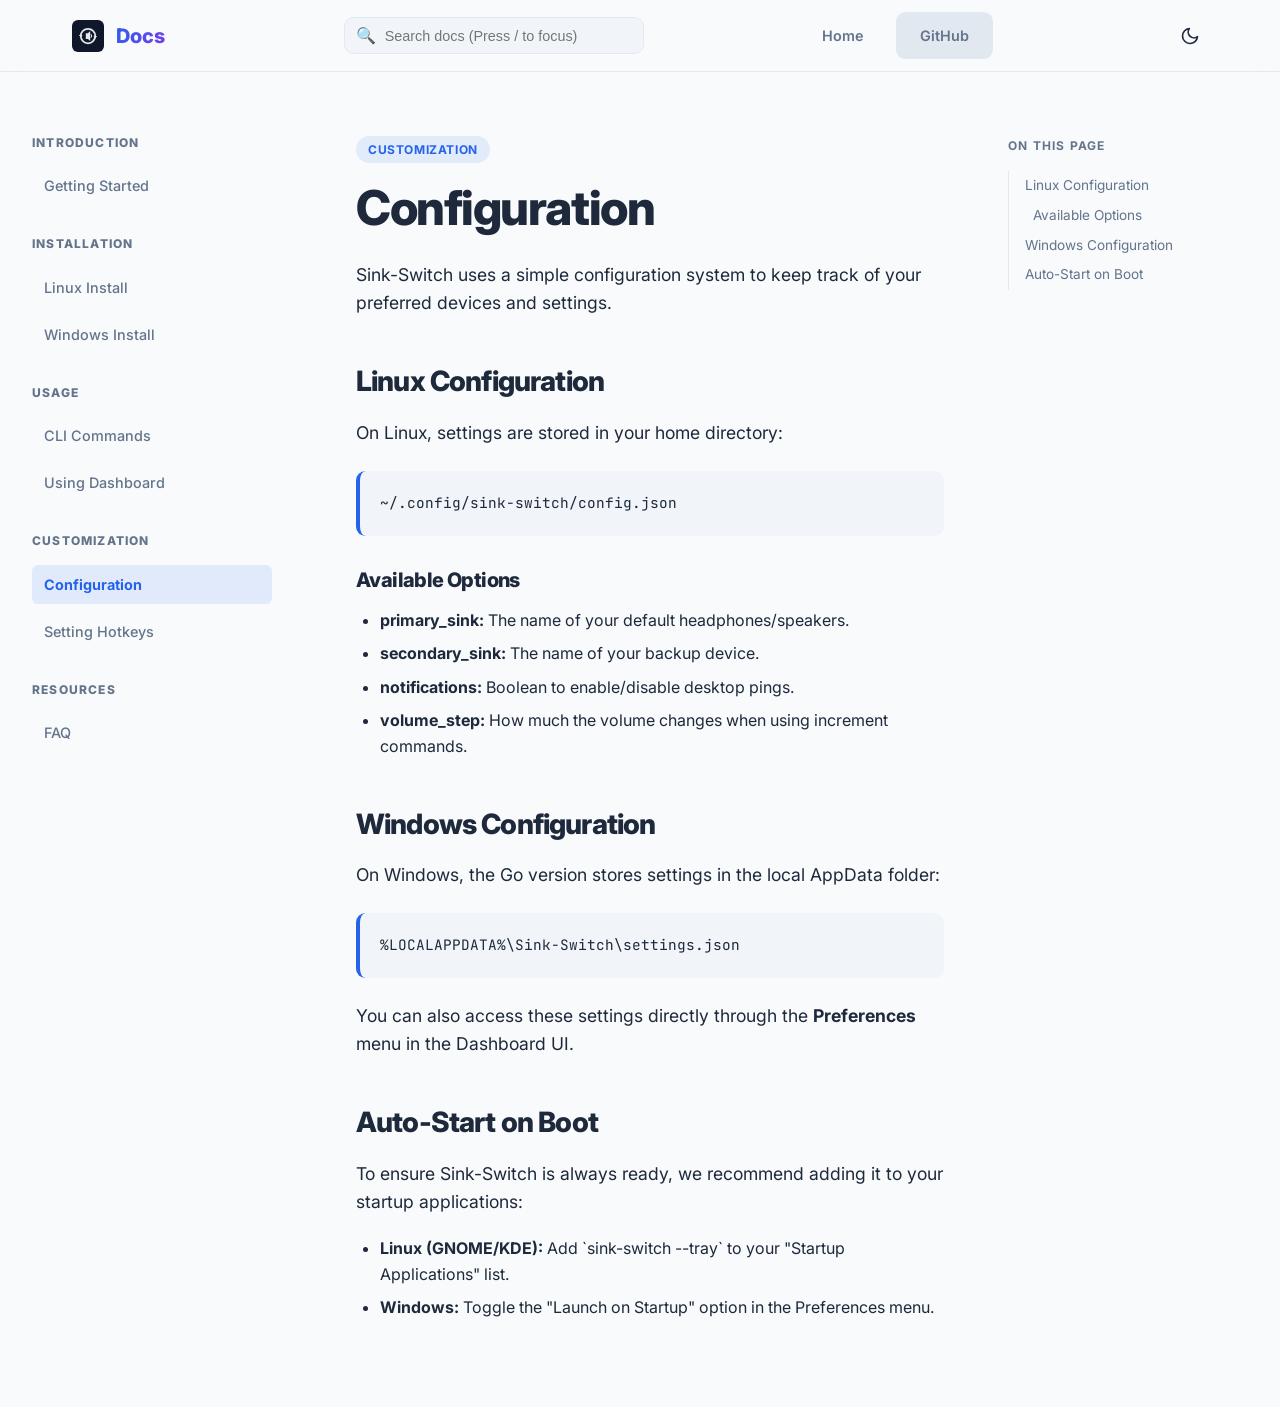
==== site/docs/configuration/index.html @ eeabbedd "Added a site dir" ====
<!DOCTYPE html>
<html lang="en">
<head>
    <meta charset="UTF-8">
    <meta name="viewport" content="width=device-width, initial-scale=1.0">
    <title>Configuration - Sink-Switch Docs</title>
    <link rel="preconnect" href="https://fonts.googleapis.com">
    <link rel="preconnect" href="https://fonts.gstatic.com" crossorigin>
    <link href="https://fonts.googleapis.com/css2?family=Inter:wght@400;600;700;800&family=JetBrains+Mono&display=swap" rel="stylesheet">
    <link rel="stylesheet" href="../../style.css">
    <link rel="stylesheet" href="../docs-style.css">
    <script>
        (function() {
            const theme = localStorage.getItem('theme') || (window.matchMedia('(prefers-color-scheme: dark)').matches ? 'dark' : 'light');
            if (theme === 'dark') document.documentElement.classList.add('dark-theme');
        })();
    </script>
</head>
<body class="docs-body">
    <header>
        <div class="container nav-container">
            <div class="logo">
                <a href="../../index.html" class="logo">
                    <img src="../../assets/logo.svg" alt="Sink-Switch Logo" class="logo-img">
                    <span class="logo-text">Docs</span>
                </a>
            </div>
            <div class="docs-search-container">
                <span class="search-icon">🔍</span>
                <input type="text" class="docs-search-input" id="docs-search" placeholder="Search docs (Press / to focus)">
            </div>
            <nav class="desktop-nav">
                <a href="../../index.html">Home</a>
                <a href="https://github.com/kanishkmishra/Sink-Switch" class="btn btn-secondary">GitHub</a>
            </nav>
            <button id="theme-toggle" aria-label="Toggle Theme">
                <svg class="sun-icon" xmlns="http://www.w3.org/2000/svg" width="20" height="20" viewBox="0 0 24 24" fill="none" stroke="currentColor" stroke-width="2" stroke-linecap="round" stroke-linejoin="round"><circle cx="12" cy="12" r="5"/><line x1="12" y1="1" x2="12" y2="3"/><line x1="12" y1="21" x2="12" y2="23"/><line x1="4.22" y1="4.22" x2="5.64" y2="5.64"/><line x1="18.36" y1="18.36" x2="19.78" y2="19.78"/><line x1="1" y1="12" x2="3" y2="12"/><line x1="21" y1="12" x2="23" y2="12"/><line x1="4.22" y1="19.78" x2="5.64" y2="18.36"/><line x1="18.36" y1="5.64" x2="19.78" y2="4.22"/></svg>
                <svg class="moon-icon" xmlns="http://www.w3.org/2000/svg" width="20" height="20" viewBox="0 0 24 24" fill="none" stroke="currentColor" stroke-width="2" stroke-linecap="round" stroke-linejoin="round"><path d="M21 12.79A9 9 0 1 1 11.21 3 7 7 0 0 0 21 12.79z"/></svg>
            </button>
        </div>
    </header>

    <div id="search-modal" class="search-modal">
        <div class="search-modal-content">
            <div class="search-results-list" id="search-results"></div>
        </div>
    </div>

    <div class="docs-container">
        <aside class="docs-sidebar">
            <nav class="sidebar-nav">
                <h4>Introduction</h4>
                <ul>
                    <li><a href="../getting-started/index.html">Getting Started</a></li>
                </ul>
                <h4>Installation</h4>
                <ul>
                    <li><a href="../installation/index.html">Linux Install</a></li>
                    <li><a href="../installation/windows.html">Windows Install</a></li>
                </ul>
                <h4>Usage</h4>
                <ul>
                    <li><a href="../usage/index.html">CLI Commands</a></li>
                    <li><a href="../usage/dashboard.html">Using Dashboard</a></li>
                </ul>
                <h4>Customization</h4>
                <ul>
                    <li><a href="index.html" class="active">Configuration</a></li>
                    <li><a href="hotkeys.html">Setting Hotkeys</a></li>
                </ul>
                <h4>Resources</h4>
                <ul>
                    <li><a href="../faq/index.html">FAQ</a></li>
                </ul>
            </nav>
        </aside>

        <main class="docs-content">
            <span class="badge">Customization</span>
            <h1>Configuration</h1>
            <p>Sink-Switch uses a simple configuration system to keep track of your preferred devices and settings.</p>

            <h2 id="linux-config">Linux Configuration</h2>
            <p>On Linux, settings are stored in your home directory:</p>
            <pre><code>~/.config/sink-switch/config.json</code></pre>
            
            <h3 id="available-options">Available Options</h3>
            <ul>
                <li><strong>primary_sink:</strong> The name of your default headphones/speakers.</li>
                <li><strong>secondary_sink:</strong> The name of your backup device.</li>
                <li><strong>notifications:</strong> Boolean to enable/disable desktop pings.</li>
                <li><strong>volume_step:</strong> How much the volume changes when using increment commands.</li>
            </ul>

            <h2 id="windows-config">Windows Configuration</h2>
            <p>On Windows, the Go version stores settings in the local AppData folder:</p>
            <pre><code>%LOCALAPPDATA%\Sink-Switch\settings.json</code></pre>
            
            <p>You can also access these settings directly through the <strong>Preferences</strong> menu in the Dashboard UI.</p>

            <h2 id="auto-start">Auto-Start on Boot</h2>
            <p>To ensure Sink-Switch is always ready, we recommend adding it to your startup applications:</p>
            <ul>
                <li><strong>Linux (GNOME/KDE):</strong> Add `sink-switch --tray` to your "Startup Applications" list.</li>
                <li><strong>Windows:</strong> Toggle the "Launch on Startup" option in the Preferences menu.</li>
            </ul>
        </main>

        <aside class="docs-navigator">
            <div class="navigator-title">On This Page</div>
            <ul class="navigator-list" id="navigator-list"></ul>
        </aside>
    </div>

    <script src="../../script.js"></script>
    <script src="../docs-script.js"></script>
</body>
</html>
---- site/style.css ----
:root {
    /* Colors - Light Mode (Tonal Azure & Midnight Slate) */
    --surface: #f8fafc;
    --surface-low: #f1f5f9;
    --surface-lowest: #ffffff;
    --surface-high: #e2e8f0;
    --on-surface: #1e293b;
    --on-surface-muted: #64748b;
    
    --primary: #2563eb;
    --primary-container: rgba(37, 99, 235, 0.1);
    --on-primary: #ffffff;
    
    --secondary: #0d9488;
    --secondary-container: rgba(13, 148, 136, 0.1);
    
    --tertiary: #7c3aed;
    --tertiary-container: rgba(124, 58, 237, 0.1);

    /* Geometry */
    --radius-sm: 0.4rem;
    --radius-md: 0.6rem;
    --radius-lg: 1rem;

    /* Spacing */
    --space-sm: 0.75rem;
    --space-md: 1.25rem;
    --space-lg: 2rem;
    --space-xl: 4rem;

    --container-max: 1200px;
    --header-height: 72px;
    
    --transition: 0.3s cubic-bezier(0.4, 0, 0.2, 1);
}

.dark-theme {
    --surface: #0b0f1a;
    --surface-low: #161e2e;
    --surface-lowest: #05070a;
    --surface-high: #1e293b;
    --on-surface: #f1f5f9;
    --on-surface-muted: #94a3b8;
    
    --primary: #60a5fa;
    --primary-container: rgba(96, 165, 250, 0.15);
    
    --secondary: #2dd4bf;
    --secondary-container: rgba(45, 212, 191, 0.15);
}

/* Reset & Base */
* {
    margin: 0;
    padding: 0;
    box-sizing: border-box;
}

html {
    scroll-behavior: smooth;
}

body {
    font-family: 'Inter', -apple-system, BlinkMacSystemFont, sans-serif;
    background-color: var(--surface);
    color: var(--on-surface);
    line-height: 1.6;
    overflow-x: hidden;
}

h1, h2, h3, h4 {
    font-weight: 800;
    letter-spacing: -0.03em;
    line-height: 1.2;
}

a {
    text-decoration: none;
    color: inherit;
    transition: var(--transition);
}

img {
    max-width: 100%;
    height: auto;
    display: block;
}

.container {
    max-width: var(--container-max);
    margin: 0 auto;
    padding: 0 var(--space-lg);
}

.section-spacing {
    padding: var(--space-xl) 0;
}

.bg-low { background-color: var(--surface-low); }
.bg-primary { background-color: var(--primary); }

.center { text-align: center; }
.text-white { color: #ffffff; }
.text-white-muted { color: rgba(255, 255, 255, 0.8); }

/* Badge */
.badge {
    display: inline-block;
    padding: 0.25rem 0.75rem;
    background: var(--primary-container);
    color: var(--primary);
    border-radius: 100px;
    font-size: 0.75rem;
    font-weight: 700;
    text-transform: uppercase;
    letter-spacing: 0.05em;
    margin-bottom: 1rem;
}

/* Buttons */
.btn {
    display: inline-flex;
    align-items: center;
    justify-content: center;
    padding: 0.75rem 1.5rem;
    border-radius: var(--radius-md);
    font-weight: 700;
    cursor: pointer;
    transition: var(--transition);
    border: none;
}

.btn-primary {
    background: linear-gradient(135deg, var(--primary), #4f46e5);
    color: white;
}

.btn-primary:hover {
    transform: translateY(-2px);
    box-shadow: 0 8px 20px rgba(37, 99, 235, 0.3);
}

.btn-secondary {
    background: var(--surface-high);
    color: var(--on-surface);
}

.btn-outline {
    border: 2px solid var(--surface-high);
}

.btn-outline:hover {
    background: var(--surface-high);
}

.btn-white {
    background: white;
    color: var(--primary);
}

.btn-white-outline {
    border: 2px solid rgba(255, 255, 255, 0.3);
    color: white;
}

/* Header */
header {
    position: sticky;
    top: 0;
    z-index: 100;
    height: var(--header-height);
    background: rgba(248, 250, 252, 0.85);
    backdrop-filter: blur(24px);
    border-bottom: 1px solid var(--surface-high);
    transition: var(--transition);
}

.dark-theme header {
    background: rgba(11, 15, 26, 0.85);
}

.nav-container {
    display: flex;
    align-items: center;
    justify-content: space-between;
    height: 100%;
}

.logo {
    display: flex;
    align-items: center;
    gap: 0.75rem;
}

.logo-img {
    height: 32px;
    width: 32px;
}

.logo-text {
    font-size: 1.25rem;
    font-weight: 800;
    background: linear-gradient(135deg, var(--primary), var(--tertiary));
    -webkit-background-clip: text;
    -webkit-text-fill-color: transparent;
}

.desktop-nav {
    display: flex;
    align-items: center;
    gap: 2rem;
}

.desktop-nav a {
    font-weight: 600;
    font-size: 0.9rem;
    color: var(--on-surface-muted);
}

.desktop-nav a:hover {
    color: var(--primary);
}

#theme-toggle {
    background: none;
    border: none;
    color: var(--on-surface);
    cursor: pointer;
    padding: 0.5rem;
    display: flex;
    align-items: center;
    justify-content: center;
}

.sun-icon { display: none; }
.dark-theme .sun-icon { display: block; }
.dark-theme .moon-icon { display: none; }

#mobile-menu-toggle {
    display: none;
    background: none;
    border: none;
    cursor: pointer;
    flex-direction: column;
    gap: 4px;
    padding: 8px;
}

#mobile-menu-toggle span {
    display: block;
    width: 20px;
    height: 2px;
    background: var(--on-surface);
}

/* Hero */
.hero .container {
    display: grid;
    grid-template-columns: 1fr 1fr;
    gap: var(--space-xl);
    align-items: center;
}

.hero-headline {
    font-size: 4rem;
    margin-bottom: 1.5rem;
}

.accent-text {
    background: linear-gradient(135deg, var(--primary), var(--secondary));
    -webkit-background-clip: text;
    -webkit-text-fill-color: transparent;
}

.hero-subheadline {
    font-size: 1.25rem;
    color: var(--on-surface-muted);
    margin-bottom: 2.5rem;
    max-width: 500px;
}

.hero-ctas {
    display: flex;
    gap: 1rem;
}

.hero-visual {
    position: relative;
}

.hero-image {
    border-radius: var(--radius-md);
    box-shadow: 0 20px 40px rgba(0,0,0,0.1);
    z-index: 2;
    position: relative;
}

.halo-effect::after {
    content: '';
    position: absolute;
    top: 50%;
    left: 50%;
    transform: translate(-50%, -50%);
    width: 100%;
    height: 100%;
    background: radial-gradient(circle, var(--primary) 0%, transparent 65%);
    filter: blur(40px);
    opacity: 0.25;
    z-index: -1;
}

/* Problem Section */
.section-header {
    margin-bottom: 3rem;
}

.section-header h2 {
    font-size: 2.5rem;
    margin-bottom: 1rem;
}

.section-header p {
    color: var(--on-surface-muted);
    font-size: 1.1rem;
    max-width: 600px;
}

.section-header.center p {
    margin: 0 auto;
}

.problem-grid {
    display: grid;
    grid-template-columns: 1fr 1fr;
    gap: var(--space-lg);
}

.problem-card {
    background: var(--surface-lowest);
    padding: var(--space-lg);
    border-radius: var(--radius-md);
    transition: var(--transition);
}

.problem-card .icon {
    font-size: 2rem;
    margin-bottom: 1rem;
}

/* Features Grid */
.features-grid {
    display: grid;
    grid-template-columns: repeat(auto-fit, minmax(250px, 1fr));
    gap: var(--space-md);
}

.feature-card {
    background: var(--surface-low);
    padding: var(--space-lg);
    border-radius: var(--radius-md);
    border-top: 4px solid var(--primary);
    transition: var(--transition);
}

.feature-card:hover {
    transform: translateY(-4px);
    background: var(--surface-lowest);
    box-shadow: 0 12px 24px rgba(0,0,0,0.05);
}

.feature-card.accent-primary { border-top-color: var(--primary); }
.feature-card.accent-secondary { border-top-color: var(--secondary); }
.feature-card.accent-tertiary { border-top-color: var(--tertiary); }

/* Steps */
.steps-grid {
    display: grid;
    grid-template-columns: repeat(3, 1fr);
    gap: var(--space-lg);
}

.step {
    text-align: center;
}

.step-num {
    width: 48px;
    height: 48px;
    background: var(--primary);
    color: white;
    border-radius: 50%;
    display: flex;
    align-items: center;
    justify-content: center;
    font-weight: 800;
    margin: 0 auto 1.5rem;
}

/* Screenshots */
.screenshots-grid {
    display: grid;
    grid-template-columns: 1.5fr 1fr;
    grid-template-rows: auto auto;
    gap: var(--space-lg);
}

.screenshot-item:first-child {
    grid-row: span 2;
}

.screenshot-item img {
    border-radius: var(--radius-md);
    box-shadow: 0 10px 30px rgba(0,0,0,0.1);
    margin-bottom: 1rem;
}

.caption {
    font-size: 0.875rem;
    color: var(--on-surface-muted);
    font-weight: 600;
}

/* Tech Section */
.tech-grid {
    display: grid;
    grid-template-columns: 1fr 1.2fr;
    gap: var(--space-xl);
    align-items: center;
}

.tech-list {
    list-style: none;
    margin-top: 2rem;
}

.tech-list li {
    display: flex;
    align-items: center;
    gap: 0.75rem;
    margin-bottom: 0.75rem;
    font-weight: 600;
}

.tech-list li::before {
    content: '✓';
    color: var(--secondary);
    font-weight: 800;
}

.code-img {
    border-radius: var(--radius-md);
    box-shadow: 0 20px 40px rgba(0,0,0,0.15);
}

/* Docs Grid */
.docs-grid {
    display: grid;
    grid-template-columns: repeat(auto-fit, minmax(200px, 1fr));
    gap: var(--space-md);
}

.docs-card {
    background: var(--surface-lowest);
    padding: var(--space-md);
    border-radius: var(--radius-md);
    border: 1px solid transparent;
}

.docs-card:hover {
    border-color: var(--primary);
}

/* Creator Card */
.creator-card {
    display: flex;
    background: var(--surface-low);
    border-radius: var(--radius-lg);
    overflow: hidden;
    max-width: 800px;
    margin: 0 auto;
}

.creator-image {
    width: 300px;
    flex-shrink: 0;
}

.creator-image img {
    width: 100%;
    height: 100%;
    object-fit: cover;
}

.creator-info {
    padding: var(--space-lg);
}

.social-links {
    display: flex;
    gap: 1.5rem;
    margin-top: 1.5rem;
}

.social-links a {
    font-weight: 700;
    color: var(--primary);
}

/* Footer */
footer {
    padding: var(--space-xl) 0 var(--space-lg);
    border-top: 1px solid var(--surface-high);
}

.footer-grid {
    display: grid;
    grid-template-columns: 2fr 1fr;
    gap: var(--space-xl);
    margin-bottom: var(--space-xl);
}

.footer-links {
    display: flex;
    gap: var(--space-xl);
}

.link-group h4 {
    margin-bottom: 1.5rem;
    font-size: 0.9rem;
    text-transform: uppercase;
    letter-spacing: 0.05em;
}

.link-group a {
    display: block;
    margin-bottom: 0.75rem;
    color: var(--on-surface-muted);
    font-size: 0.9rem;
}

.footer-bottom {
    display: flex;
    justify-content: space-between;
    padding-top: var(--space-lg);
    border-top: 1px solid var(--surface-high);
    color: var(--on-surface-muted);
    font-size: 0.875rem;
}

/* Final CTA Section */
.final-cta .hero-ctas {
    justify-content: center;
    margin-top: 2rem;
}

/* Mobile */
@media (max-width: 992px) {
    .hero .container, .tech-grid, .footer-grid {
        grid-template-columns: 1fr;
        gap: var(--space-lg);
    }
    
    .hero-headline { font-size: 3rem; }
    
    .creator-card { flex-direction: column; }
    .creator-image { width: 100%; height: 300px; }
}

@media (max-width: 768px) {
    .desktop-nav { display: none; }
    
    #mobile-menu-toggle {
        display: flex;
    }
    
    .problem-grid, .steps-grid, .screenshots-grid {
        grid-template-columns: 1fr;
    }
    
    .screenshot-item:first-child { grid-row: auto; }
}
---- site/docs/docs-style.css ----
/* Documentation Specific Styles */
:root {
    --sidebar-width: 260px;
    --navigator-width: 240px;
}

.docs-body {
    background-color: var(--surface);
    display: flex;
    flex-direction: column;
    min-height: 100vh;
}

.docs-container {
    display: grid;
    grid-template-columns: var(--sidebar-width) 1fr var(--navigator-width);
    gap: var(--space-xl);
    max-width: 1400px;
    margin: 0 auto;
    padding: var(--space-xl) var(--space-lg);
    width: 100%;
}

/* Docs Header Search */
.docs-search-container {
    position: relative;
    width: 300px;
}

.docs-search-input {
    width: 100%;
    padding: 0.6rem 1rem 0.6rem 2.5rem;
    background: var(--surface-low);
    border: 1px solid var(--surface-high);
    border-radius: var(--radius-md);
    color: var(--on-surface);
    font-size: 0.9rem;
    transition: var(--transition);
}

.docs-search-input:focus {
    outline: none;
    border-color: var(--primary);
    background: var(--surface-lowest);
    box-shadow: 0 0 0 4px var(--primary-container);
}

.search-icon {
    position: absolute;
    left: 0.8rem;
    top: 50%;
    transform: translateY(-50%);
    color: var(--on-surface-muted);
    pointer-events: none;
}

/* Sidebar */
.docs-sidebar {
    position: sticky;
    top: calc(var(--header-height) + var(--space-lg));
    height: calc(100vh - var(--header-height) - 100px);
    overflow-y: auto;
    padding-right: var(--space-md);
}

.sidebar-nav h4 {
    font-size: 0.75rem;
    text-transform: uppercase;
    letter-spacing: 0.1em;
    color: var(--on-surface-muted);
    margin-bottom: 1rem;
    margin-top: 2rem;
}

.sidebar-nav h4:first-child { margin-top: 0; }

.sidebar-nav ul {
    list-style: none;
}

.sidebar-nav li {
    margin-bottom: 0.5rem;
}

.sidebar-nav a {
    display: block;
    padding: 0.5rem 0.75rem;
    border-radius: var(--radius-sm);
    font-size: 0.9rem;
    font-weight: 500;
    color: var(--on-surface-muted);
}

.sidebar-nav a:hover {
    background: var(--surface-low);
    color: var(--primary);
}

.sidebar-nav a.active {
    background: var(--primary-container);
    color: var(--primary);
    font-weight: 700;
}

/* Main Content */
.docs-content {
    max-width: 800px;
}

.docs-content h1 {
    font-size: 3rem;
    margin-bottom: 1.5rem;
}

.docs-content h2 {
    font-size: 1.75rem;
    margin-top: 3rem;
    margin-bottom: 1.25rem;
    scroll-margin-top: 100px;
}

.docs-content h3 {
    font-size: 1.25rem;
    margin-top: 2rem;
    margin-bottom: 1rem;
    scroll-margin-top: 100px;
}

.docs-content p {
    margin-bottom: 1.25rem;
    font-size: 1.1rem;
    color: var(--on-surface);
}

.docs-content ul, .docs-content ol {
    margin-bottom: 1.5rem;
    padding-left: 1.5rem;
}

.docs-content li {
    margin-bottom: 0.5rem;
}

/* Code Blocks */
pre {
    background: var(--surface-low);
    padding: var(--space-md);
    border-radius: var(--radius-md);
    overflow-x: auto;
    margin: 1.5rem 0;
    border-left: 4px solid var(--primary);
}

code {
    font-family: 'JetBrains Mono', monospace;
    font-size: 0.9rem;
}

/* Navigator (On This Page) */
.docs-navigator {
    position: sticky;
    top: calc(var(--header-height) + var(--space-lg));
    height: fit-content;
}

.navigator-title {
    font-size: 0.75rem;
    text-transform: uppercase;
    letter-spacing: 0.1em;
    color: var(--on-surface-muted);
    margin-bottom: 1rem;
    font-weight: 700;
}

.navigator-list {
    list-style: none;
    border-left: 1px solid var(--surface-high);
}

.navigator-list li {
    padding-left: 1rem;
}

.navigator-list a {
    display: block;
    padding: 0.25rem 0;
    font-size: 0.85rem;
    color: var(--on-surface-muted);
}

.navigator-list a:hover {
    color: var(--primary);
}

/* Search Modal - Algolia Style */
.search-modal {
    display: none;
    position: fixed;
    top: 0;
    left: 0;
    width: 100%;
    height: 100%;
    background: rgba(11, 15, 26, 0.7);
    backdrop-filter: blur(8px);
    z-index: 1000;
}

.search-modal-container {
    max-width: 600px;
    width: 90%;
    margin: 100px auto;
    background: var(--surface);
    border-radius: var(--radius-lg);
    border: 1px solid var(--surface-high);
    box-shadow: 0 25px 50px -12px rgba(0, 0, 0, 0.5);
    overflow: hidden;
    animation: modalFadeIn 0.2s ease-out;
}

@keyframes modalFadeIn {
    from { opacity: 0; transform: translateY(-20px); }
    to { opacity: 1; transform: translateY(0); }
}

.search-modal-header {
    padding: 1.25rem;
    border-bottom: 1px solid var(--surface-high);
    display: flex;
    align-items: center;
    gap: 1rem;
}

.modal-search-input {
    flex: 1;
    background: transparent;
    border: none;
    color: var(--on-surface);
    font-size: 1.1rem;
    font-family: inherit;
    outline: none;
}

.search-modal-body {
    max-height: 450px;
    overflow-y: auto;
    padding: 0.5rem;
}

.search-results-group-title {
    font-size: 0.75rem;
    text-transform: uppercase;
    letter-spacing: 0.05em;
    color: var(--primary);
    padding: 1rem 0.75rem 0.5rem;
    font-weight: 700;
}

.search-result-item {
    padding: 0.75rem 1rem;
    border-radius: var(--radius-md);
    cursor: pointer;
    transition: var(--transition);
    display: flex;
    flex-direction: column;
    gap: 0.25rem;
}

.search-result-item:hover, .search-result-item.selected {
    background: var(--primary-container);
}

.search-result-item h4 {
    font-size: 0.95rem;
    margin: 0;
    color: var(--on-surface);
}

.search-result-item p {
    font-size: 0.8rem;
    margin: 0;
    color: var(--on-surface-muted);
    white-space: nowrap;
    overflow: hidden;
    text-overflow: ellipsis;
}

.search-modal-footer {
    padding: 0.75rem 1.25rem;
    background: var(--surface-low);
    border-top: 1px solid var(--surface-high);
    display: flex;
    gap: 1.5rem;
    font-size: 0.7rem;
    color: var(--on-surface-muted);
}

.search-modal-footer kbd {
    background: var(--surface-high);
    padding: 2px 4px;
    border-radius: 4px;
    font-family: var(--font-mono);
}

/* Mobile Docs */
@media (max-width: 1100px) {
    .docs-navigator { display: none; }
    .docs-container { grid-template-columns: var(--sidebar-width) 1fr; }
}

@media (max-width: 768px) {
    .docs-container { grid-template-columns: 1fr; }
    .docs-sidebar { display: none; }
    .docs-search-container { width: 200px; }
}
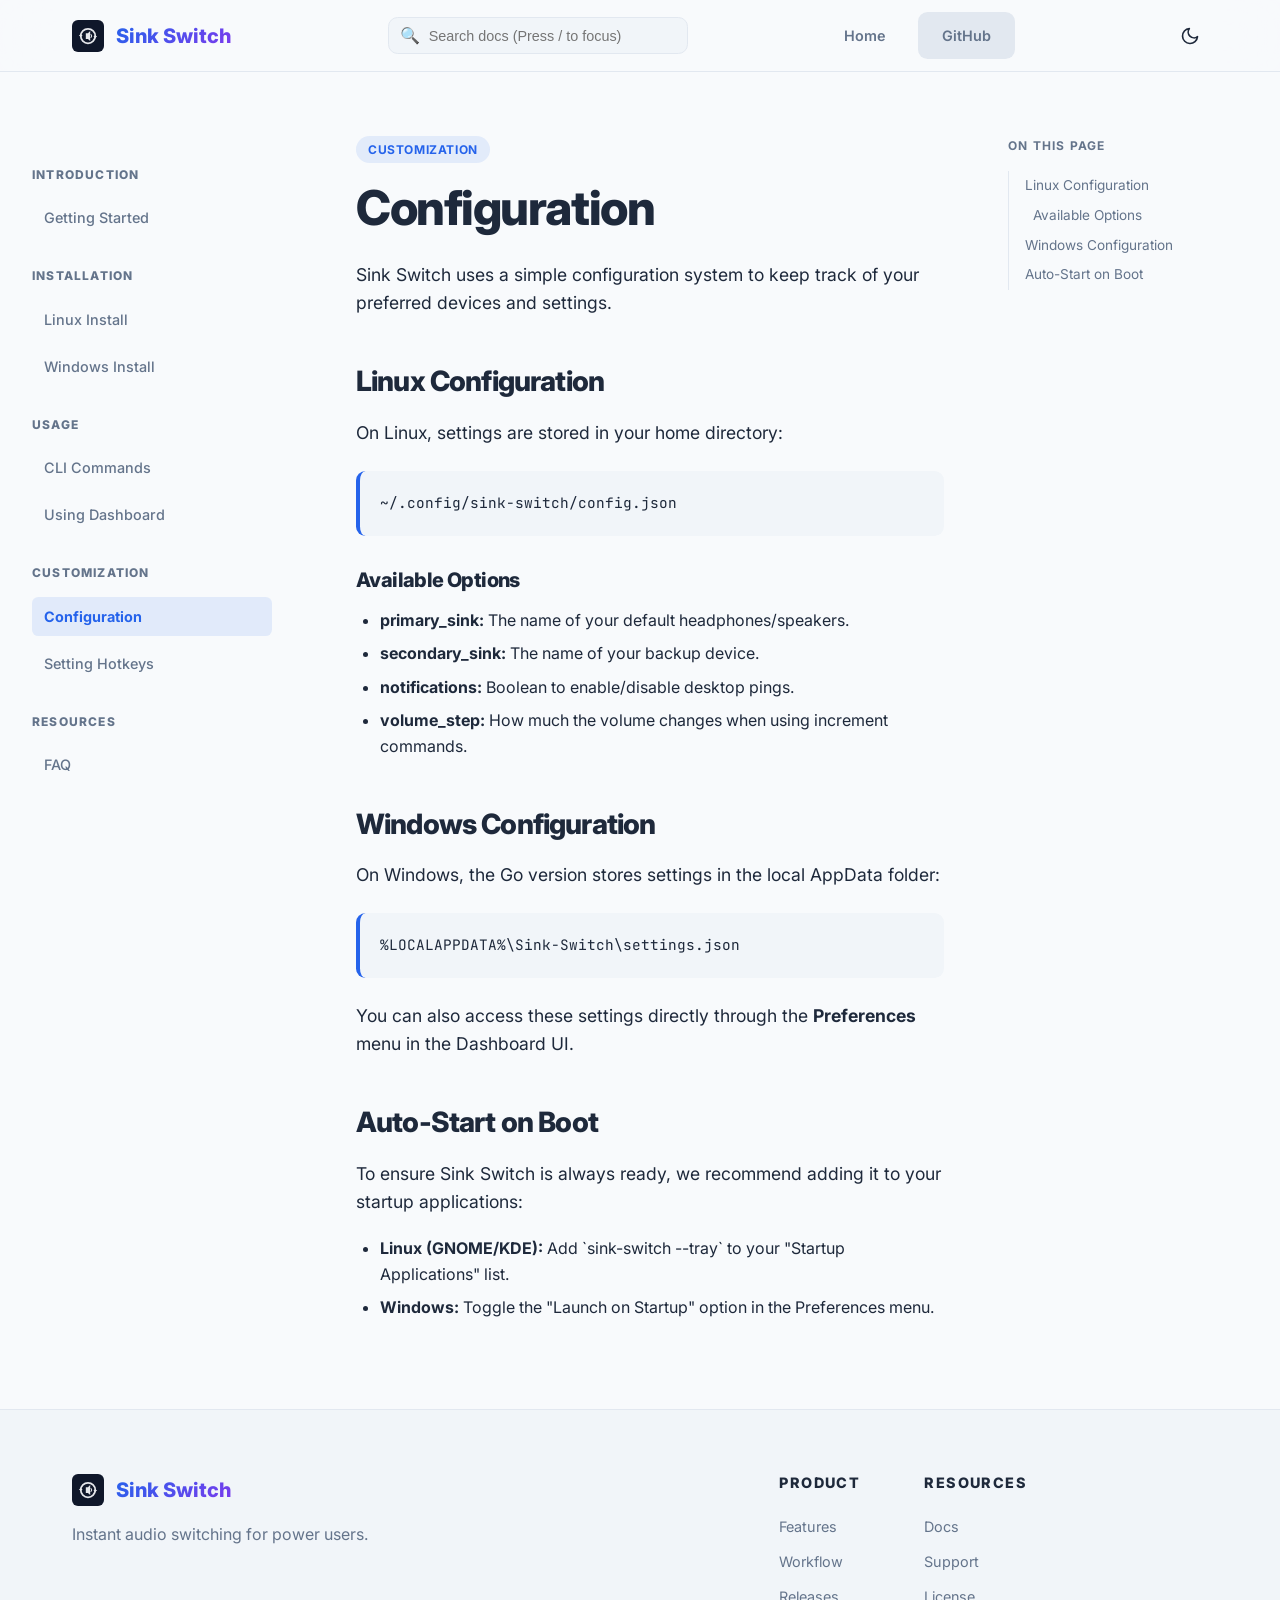
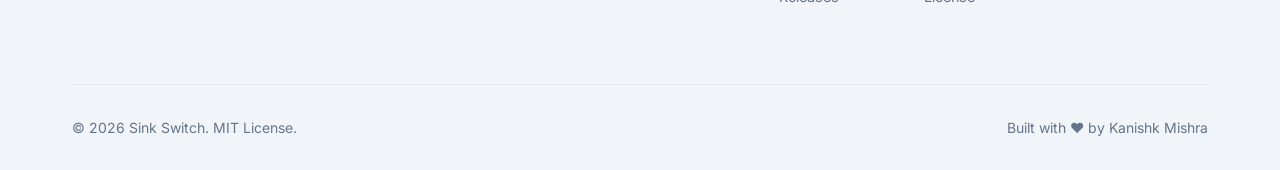
==== commit bf082d37: "Updated copy year, and added linux screenshots too" ====
--- a/site/docs/configuration/index.html
+++ b/site/docs/configuration/index.html
@@ -3,7 +3,9 @@
 <head>
     <meta charset="UTF-8">
     <meta name="viewport" content="width=device-width, initial-scale=1.0">
-    <title>Configuration - Sink-Switch Docs</title>
+    <title>Configuration - Sink Switch Docs</title>
+        <link rel="icon" type="image/svg+xml" href="../../assets/logo.svg" class="favicon">
+
     <link rel="preconnect" href="https://fonts.googleapis.com">
     <link rel="preconnect" href="https://fonts.gstatic.com" crossorigin>
     <link href="https://fonts.googleapis.com/css2?family=Inter:wght@400;600;700;800&family=JetBrains+Mono&display=swap" rel="stylesheet">
@@ -21,8 +23,8 @@
         <div class="container nav-container">
             <div class="logo">
                 <a href="../../index.html" class="logo">
-                    <img src="../../assets/logo.svg" alt="Sink-Switch Logo" class="logo-img">
-                    <span class="logo-text">Docs</span>
+                    <img src="../../assets/logo.svg" alt="Sink Switch Logo" class="logo-img">
+                    <span class="logo-text">Sink Switch</span>
                 </a>
             </div>
             <div class="docs-search-container">
@@ -31,7 +33,7 @@
             </div>
             <nav class="desktop-nav">
                 <a href="../../index.html">Home</a>
-                <a href="https://github.com/kanishkmishra/Sink-Switch" class="btn btn-secondary">GitHub</a>
+                <a href="https://github.com/KanishkMishra143/Sink-Switch/" class="btn btn-secondary">GitHub</a>
             </nav>
             <button id="theme-toggle" aria-label="Toggle Theme">
                 <svg class="sun-icon" xmlns="http://www.w3.org/2000/svg" width="20" height="20" viewBox="0 0 24 24" fill="none" stroke="currentColor" stroke-width="2" stroke-linecap="round" stroke-linejoin="round"><circle cx="12" cy="12" r="5"/><line x1="12" y1="1" x2="12" y2="3"/><line x1="12" y1="21" x2="12" y2="23"/><line x1="4.22" y1="4.22" x2="5.64" y2="5.64"/><line x1="18.36" y1="18.36" x2="19.78" y2="19.78"/><line x1="1" y1="12" x2="3" y2="12"/><line x1="21" y1="12" x2="23" y2="12"/><line x1="4.22" y1="19.78" x2="5.64" y2="18.36"/><line x1="18.36" y1="5.64" x2="19.78" y2="4.22"/></svg>
@@ -78,7 +80,7 @@
         <main class="docs-content">
             <span class="badge">Customization</span>
             <h1>Configuration</h1>
-            <p>Sink-Switch uses a simple configuration system to keep track of your preferred devices and settings.</p>
+            <p>Sink Switch uses a simple configuration system to keep track of your preferred devices and settings.</p>
 
             <h2 id="linux-config">Linux Configuration</h2>
             <p>On Linux, settings are stored in your home directory:</p>
@@ -99,7 +101,7 @@
             <p>You can also access these settings directly through the <strong>Preferences</strong> menu in the Dashboard UI.</p>
 
             <h2 id="auto-start">Auto-Start on Boot</h2>
-            <p>To ensure Sink-Switch is always ready, we recommend adding it to your startup applications:</p>
+            <p>To ensure Sink Switch is always ready, we recommend adding it to your startup applications:</p>
             <ul>
                 <li><strong>Linux (GNOME/KDE):</strong> Add `sink-switch --tray` to your "Startup Applications" list.</li>
                 <li><strong>Windows:</strong> Toggle the "Launch on Startup" option in the Preferences menu.</li>
@@ -112,6 +114,38 @@
         </aside>
     </div>
 
+    <footer class="docs-footer">
+        <div class="container">
+            <div class="footer-grid">
+                <div class="footer-brand">
+                    <div class="logo">
+                        <img src="../../assets/logo.svg" alt="Sink Switch Logo" class="logo-img">
+                        <span class="logo-text">Sink Switch</span>
+                    </div>
+                    <p>Instant audio switching for power users.</p>
+                </div>
+                <div class="footer-links">
+                    <div class="link-group">
+                        <h4>Product</h4>
+                        <a href="../../index.html#features">Features</a>
+                        <a href="../../index.html#how-it-works">Workflow</a>
+                        <a href="https://github.com/KanishkMishra143/Sink-Switch">Releases</a>
+                    </div>
+                    <div class="link-group">
+                        <h4>Resources</h4>
+                        <a href="../getting-started/index.html">Docs</a>
+                        <a href="https://github.com/KanishkMishra143/Sink-Switch/issues">Support</a>
+                        <a href="https://github.com/KanishkMishra143/Sink-Switch/blob/master/LICENSE">License</a>
+                    </div>
+                </div>
+            </div>
+            <div class="footer-bottom">
+                <p>&copy; 2026 Sink Switch. MIT License.</p>
+                <p>Built with ❤️ by Kanishk Mishra</p>
+            </div>
+        </div>
+    </footer>
+
     <script src="../../script.js"></script>
     <script src="../docs-script.js"></script>
 </body>
--- a/site/style.css
+++ b/site/style.css
@@ -295,18 +295,25 @@
     position: relative;
 }
 
+.halo-effect {
+    position: relative;
+    display: inline-block; /* Ensure it wraps around the image */
+    width: 100%;
+}
+
 .halo-effect::after {
     content: '';
     position: absolute;
     top: 50%;
     left: 50%;
     transform: translate(-50%, -50%);
-    width: 100%;
-    height: 100%;
-    background: radial-gradient(circle, var(--primary) 0%, transparent 65%);
-    filter: blur(40px);
-    opacity: 0.25;
+    width: 120%; /* Slightly larger than the image for a halo effect */
+    height: 120%;
+    background: radial-gradient(circle, var(--primary) 0%, transparent 70%);
+    filter: blur(50px);
+    opacity: 0.2;
     z-index: -1;
+    pointer-events: none;
 }
 
 /* Problem Section */
--- a/site/docs/docs-style.css
+++ b/site/docs/docs-style.css
@@ -57,10 +57,25 @@
 /* Sidebar */
 .docs-sidebar {
     position: sticky;
-    top: calc(var(--header-height) + var(--space-lg));
-    height: calc(100vh - var(--header-height) - 100px);
+    top: var(--header-height);
+    height: calc(100vh - var(--header-height));
     overflow-y: auto;
-    padding-right: var(--space-md);
+    padding: var(--space-lg) var(--space-md) var(--space-xl) 0;
+    scrollbar-width: thin;
+    scrollbar-color: var(--surface-high) transparent;
+}
+
+.docs-sidebar::-webkit-scrollbar {
+    width: 4px;
+}
+
+.docs-sidebar::-webkit-scrollbar-track {
+    background: transparent;
+}
+
+.docs-sidebar::-webkit-scrollbar-thumb {
+    background-color: var(--surface-high);
+    border-radius: 20px;
 }
 
 .sidebar-nav h4 {
@@ -307,8 +322,69 @@
     .docs-container { grid-template-columns: var(--sidebar-width) 1fr; }
 }
 
+/* Footer */
+.docs-footer {
+    border-top: 1px solid var(--surface-high);
+    background: var(--surface-low);
+    padding: var(--space-xl) 0 var(--space-lg);
+    margin-top: auto;
+    width: 100%;
+}
+
+.docs-footer .footer-grid {
+    display: grid;
+    grid-template-columns: 1.5fr 1fr;
+    gap: var(--space-xl);
+    margin-bottom: var(--space-xl);
+}
+
+.docs-footer .footer-brand p {
+    color: var(--on-surface-muted);
+    margin-top: 1rem;
+    max-width: 300px;
+}
+
+.docs-footer .footer-links {
+    display: flex;
+    gap: var(--space-xl);
+}
+
+.docs-footer h4 {
+    margin-bottom: 1.5rem;
+    font-size: 0.9rem;
+    text-transform: uppercase;
+    letter-spacing: 0.1em;
+}
+
+.docs-footer .link-group a {
+    display: block;
+    color: var(--on-surface-muted);
+    text-decoration: none;
+    margin-bottom: 0.75rem;
+    transition: var(--transition);
+}
+
+.docs-footer .link-group a:hover {
+    color: var(--primary);
+}
+
+.docs-footer .footer-bottom {
+    border-top: 1px solid var(--surface-high);
+    padding-top: var(--space-lg);
+    display: flex;
+    justify-content: space-between;
+    color: var(--on-surface-muted);
+    font-size: 0.875rem;
+}
+
 @media (max-width: 768px) {
-    .docs-container { grid-template-columns: 1fr; }
-    .docs-sidebar { display: none; }
-    .docs-search-container { width: 200px; }
-}
+    .docs-footer .footer-grid {
+        grid-template-columns: 1fr;
+        gap: var(--space-lg);
+    }
+    
+    .docs-footer .footer-links {
+        flex-direction: column;
+        gap: var(--space-lg);
+    }
+}
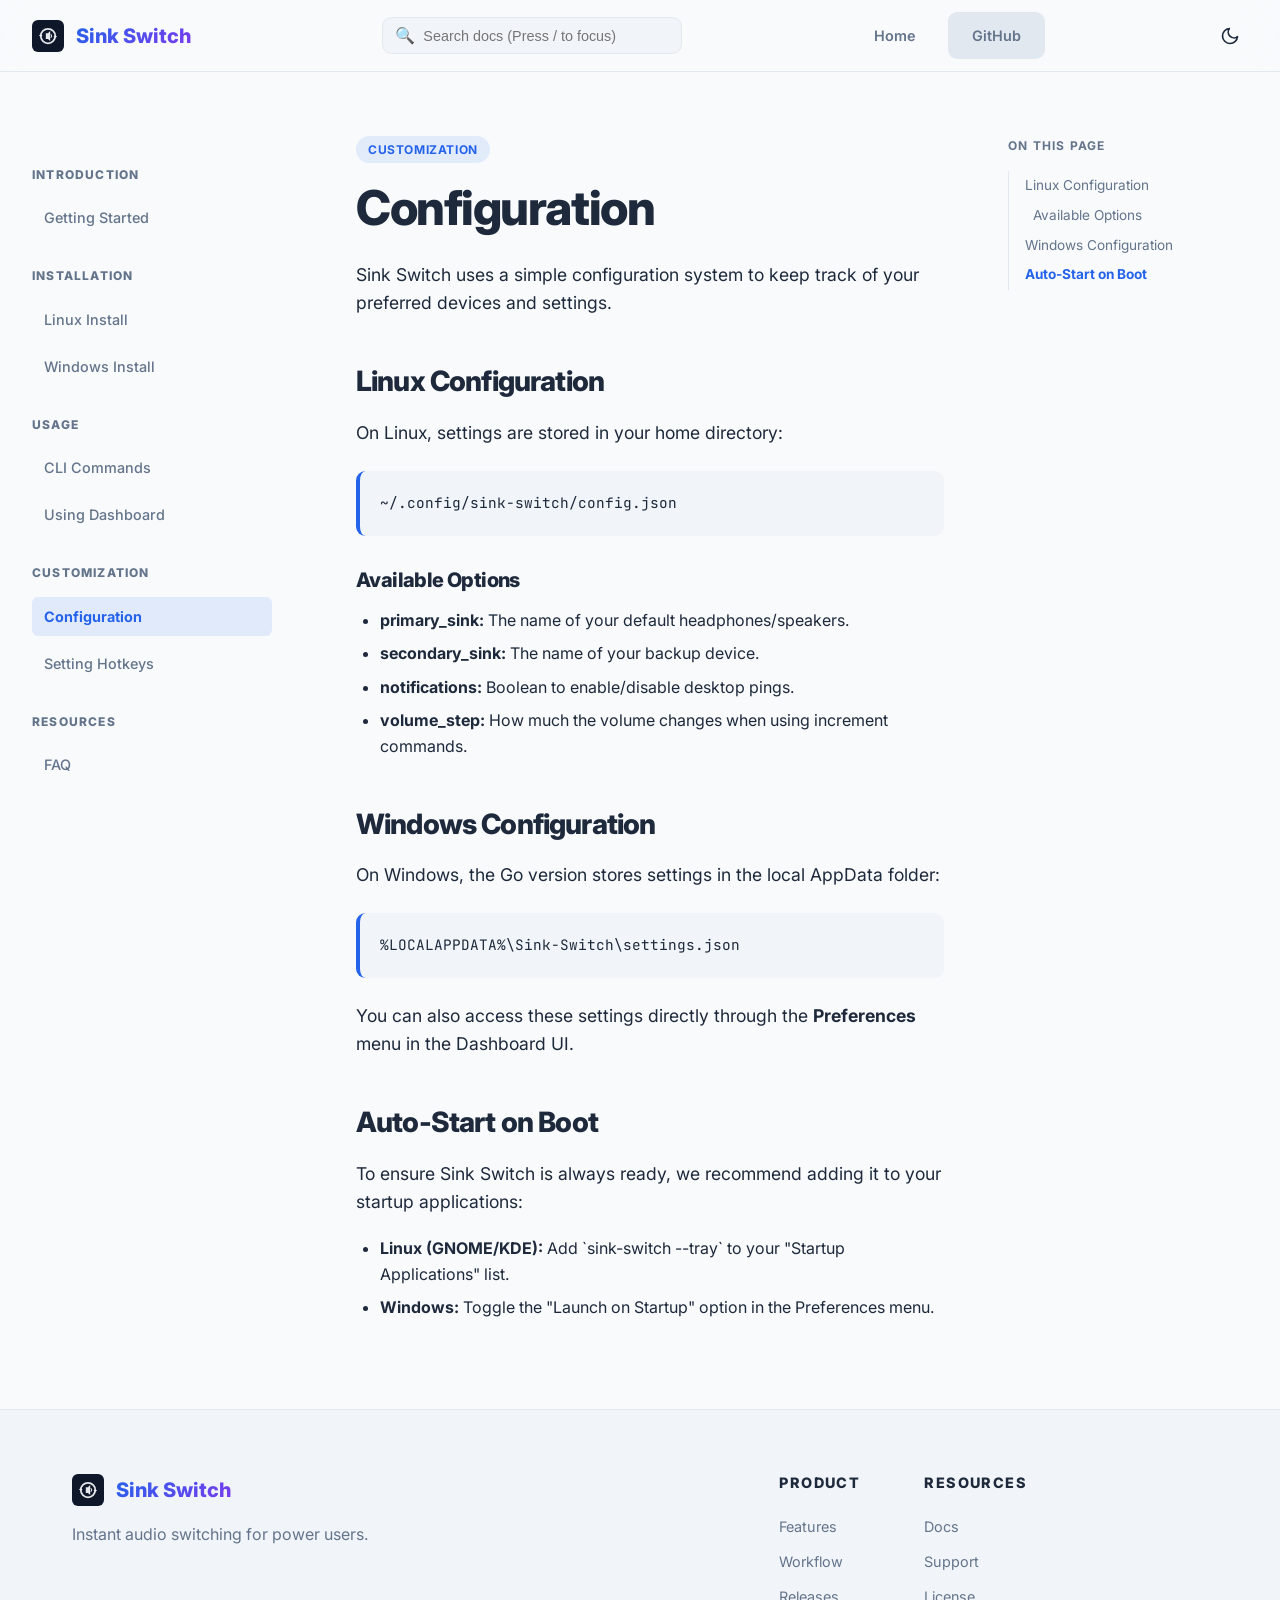
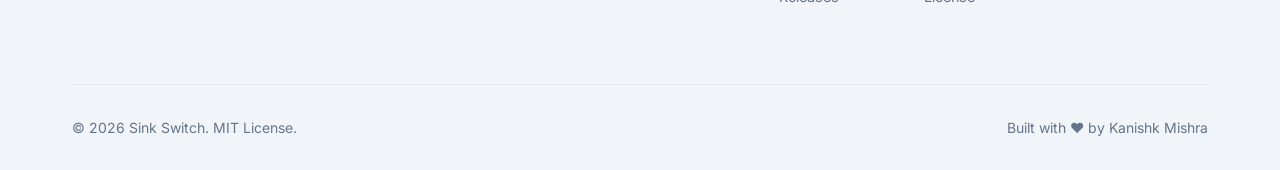
==== commit 14aed41d: "Made docs/ pages responsive" ====
--- a/site/docs/configuration/index.html
+++ b/site/docs/configuration/index.html
@@ -21,6 +21,9 @@
 <body class="docs-body">
     <header>
         <div class="container nav-container">
+            <button id="mobile-menu-btn" class="mobile-menu-btn" aria-label="Open Menu">
+                <svg xmlns="http://www.w3.org/2000/svg" width="24" height="24" viewBox="0 0 24 24" fill="none" stroke="currentColor" stroke-width="2" stroke-linecap="round" stroke-linejoin="round"><line x1="3" y1="12" x2="21" y2="12"></line><line x1="3" y1="6" x2="21" y2="6"></line><line x1="3" y1="18" x2="21" y2="18"></line></svg>
+            </button>
             <div class="logo">
                 <a href="../../index.html" class="logo">
                     <img src="../../assets/logo.svg" alt="Sink Switch Logo" class="logo-img">
--- a/site/style.css
+++ b/site/style.css
@@ -242,15 +242,45 @@
     border: none;
     cursor: pointer;
     flex-direction: column;
-    gap: 4px;
+    gap: 5px;
     padding: 8px;
+    z-index: 1001;
 }
 
 #mobile-menu-toggle span {
     display: block;
-    width: 20px;
+    width: 24px;
     height: 2px;
     background: var(--on-surface);
+    transition: var(--transition);
+}
+
+#mobile-menu-toggle.active span:nth-child(1) {
+    transform: translateY(7px) rotate(45deg);
+}
+
+#mobile-menu-toggle.active span:nth-child(2) {
+    opacity: 0;
+}
+
+#mobile-menu-toggle.active span:nth-child(3) {
+    transform: translateY(-7px) rotate(-45deg);
+}
+
+.mobile-overlay {
+    display: none;
+    position: fixed;
+    top: 0;
+    left: 0;
+    width: 100%;
+    height: 100%;
+    background: rgba(11, 15, 26, 0.5);
+    backdrop-filter: blur(8px);
+    z-index: 999;
+}
+
+.mobile-overlay.active {
+    display: block;
 }
 
 /* Hero */
@@ -574,7 +604,38 @@
 }
 
 @media (max-width: 768px) {
-    .desktop-nav { display: none; }
+    .desktop-nav {
+        display: none;
+        position: fixed;
+        top: 0;
+        right: 0;
+        bottom: 0;
+        left: 0;
+        background: var(--surface);
+        flex-direction: column;
+        justify-content: center;
+        align-items: center;
+        z-index: 1000;
+        gap: 2rem;
+        padding: 2rem;
+    }
+
+    .desktop-nav.active {
+        display: flex;
+    }
+
+    .desktop-nav a {
+        font-size: 1.5rem;
+        color: var(--on-surface) !important; /* Force visibility */
+        font-weight: 700;
+        width: 100%;
+        text-align: center;
+    }
+
+    .desktop-nav a.btn {
+        width: auto;
+        padding: 1rem 2.5rem;
+    }
     
     #mobile-menu-toggle {
         display: flex;
--- a/site/docs/docs-style.css
+++ b/site/docs/docs-style.css
@@ -2,6 +2,7 @@
 :root {
     --sidebar-width: 260px;
     --navigator-width: 240px;
+    --header-height: 72px;
 }
 
 .docs-body {
@@ -11,6 +12,72 @@
     min-height: 100vh;
 }
 
+/* Header Adjustments */
+.nav-container {
+    max-width: 1400px;
+}
+
+.docs-search-container {
+    position: relative;
+    width: 300px;
+    margin: 0 1.5rem;
+}
+
+.docs-search-input {
+    width: 100%;
+    padding: 0.6rem 1rem 0.6rem 2.5rem;
+    background: var(--surface-low);
+    border: 1px solid var(--surface-high);
+    border-radius: var(--radius-md);
+    color: var(--on-surface);
+    font-size: 0.9rem;
+    transition: var(--transition);
+}
+
+.docs-search-input:focus {
+    outline: none;
+    border-color: var(--primary);
+    background: var(--surface-lowest);
+    box-shadow: 0 0 0 4px var(--primary-container);
+}
+
+.search-icon {
+    position: absolute;
+    left: 0.8rem;
+    top: 50%;
+    transform: translateY(-50%);
+    color: var(--on-surface-muted);
+    pointer-events: none;
+}
+
+/* Mobile Menu Toggle */
+.mobile-menu-btn {
+    display: none;
+    background: none;
+    border: none;
+    color: var(--on-surface);
+    cursor: pointer;
+    padding: 0.5rem;
+    margin-right: 0.5rem;
+}
+
+.sidebar-overlay {
+    display: none;
+    position: fixed;
+    top: 0;
+    left: 0;
+    width: 100%;
+    height: 100%;
+    background: rgba(11, 15, 26, 0.5);
+    backdrop-filter: blur(4px);
+    z-index: 900;
+}
+
+.sidebar-overlay.active {
+    display: block;
+}
+
+/* Docs Container Layout */
 .docs-container {
     display: grid;
     grid-template-columns: var(--sidebar-width) 1fr var(--navigator-width);
@@ -19,39 +86,7 @@
     margin: 0 auto;
     padding: var(--space-xl) var(--space-lg);
     width: 100%;
-}
-
-/* Docs Header Search */
-.docs-search-container {
     position: relative;
-    width: 300px;
-}
-
-.docs-search-input {
-    width: 100%;
-    padding: 0.6rem 1rem 0.6rem 2.5rem;
-    background: var(--surface-low);
-    border: 1px solid var(--surface-high);
-    border-radius: var(--radius-md);
-    color: var(--on-surface);
-    font-size: 0.9rem;
-    transition: var(--transition);
-}
-
-.docs-search-input:focus {
-    outline: none;
-    border-color: var(--primary);
-    background: var(--surface-lowest);
-    box-shadow: 0 0 0 4px var(--primary-container);
-}
-
-.search-icon {
-    position: absolute;
-    left: 0.8rem;
-    top: 50%;
-    transform: translateY(-50%);
-    color: var(--on-surface-muted);
-    pointer-events: none;
 }
 
 /* Sidebar */
@@ -120,15 +155,17 @@
 /* Main Content */
 .docs-content {
     max-width: 800px;
+    width: 100%;
+    min-width: 0; /* Prevents flex/grid overflow */
 }
 
 .docs-content h1 {
-    font-size: 3rem;
+    font-size: clamp(2rem, 5vw, 3rem);
     margin-bottom: 1.5rem;
 }
 
 .docs-content h2 {
-    font-size: 1.75rem;
+    font-size: clamp(1.5rem, 4vw, 1.75rem);
     margin-top: 3rem;
     margin-bottom: 1.25rem;
     scroll-margin-top: 100px;
@@ -156,6 +193,37 @@
     margin-bottom: 0.5rem;
 }
 
+.docs-content img {
+    border-radius: var(--radius-md);
+    margin: 2rem 0;
+    max-width: 100%;
+    height: auto;
+}
+
+/* Responsive Tables */
+.docs-content table {
+    width: 100%;
+    border-collapse: collapse;
+    margin: 1.5rem 0;
+    font-size: 0.95rem;
+}
+
+.docs-content th, .docs-content td {
+    padding: 0.75rem;
+    border: 1px solid var(--surface-high);
+    text-align: left;
+}
+
+.docs-content th {
+    background: var(--surface-low);
+    font-weight: 700;
+}
+
+.table-wrapper {
+    overflow-x: auto;
+    margin: 1.5rem 0;
+}
+
 /* Code Blocks */
 pre {
     background: var(--surface-low);
@@ -169,6 +237,14 @@
 code {
     font-family: 'JetBrains Mono', monospace;
     font-size: 0.9rem;
+    background: var(--surface-low);
+    padding: 0.2rem 0.4rem;
+    border-radius: 4px;
+}
+
+pre code {
+    padding: 0;
+    background: none;
 }
 
 /* Navigator (On This Page) */
@@ -207,7 +283,7 @@
     color: var(--primary);
 }
 
-/* Search Modal - Algolia Style */
+/* Search Modal */
 .search-modal {
     display: none;
     position: fixed;
@@ -316,12 +392,6 @@
     font-family: var(--font-mono);
 }
 
-/* Mobile Docs */
-@media (max-width: 1100px) {
-    .docs-navigator { display: none; }
-    .docs-container { grid-template-columns: var(--sidebar-width) 1fr; }
-}
-
 /* Footer */
 .docs-footer {
     border-top: 1px solid var(--surface-high);
@@ -377,7 +447,56 @@
     font-size: 0.875rem;
 }
 
+/* Breakpoints */
+
+@media (max-width: 1200px) {
+    .docs-container {
+        grid-template-columns: var(--sidebar-width) 1fr;
+        gap: var(--space-lg);
+    }
+    .docs-navigator {
+        display: none;
+    }
+}
+
+@media (max-width: 992px) {
+    .docs-search-container {
+        width: 200px;
+    }
+}
+
 @media (max-width: 768px) {
+    .mobile-menu-btn {
+        display: block;
+    }
+
+    .docs-search-container {
+        display: none; /* Hide standard search, maybe add a search button instead */
+    }
+
+    .docs-container {
+        grid-template-columns: 1fr;
+        padding-top: var(--space-lg);
+    }
+
+    .docs-sidebar {
+        position: fixed;
+        left: 0;
+        top: 0;
+        bottom: 0;
+        width: var(--sidebar-width);
+        background: var(--surface);
+        z-index: 1000;
+        padding: 2rem;
+        transform: translateX(-100%);
+        transition: transform 0.3s ease;
+        height: 100vh;
+    }
+
+    .docs-sidebar.active {
+        transform: translateX(0);
+    }
+
     .docs-footer .footer-grid {
         grid-template-columns: 1fr;
         gap: var(--space-lg);
@@ -387,4 +506,24 @@
         flex-direction: column;
         gap: var(--space-lg);
     }
-}
+
+    .docs-footer .footer-bottom {
+        flex-direction: column;
+        gap: 0.5rem;
+        text-align: center;
+    }
+}
+
+@media (max-width: 480px) {
+    .logo-text {
+        display: none;
+    }
+    
+    .docs-content h1 {
+        font-size: 2rem;
+    }
+
+    .docs-body header .container {
+        padding: 0 var(--space-md);
+    }
+}
